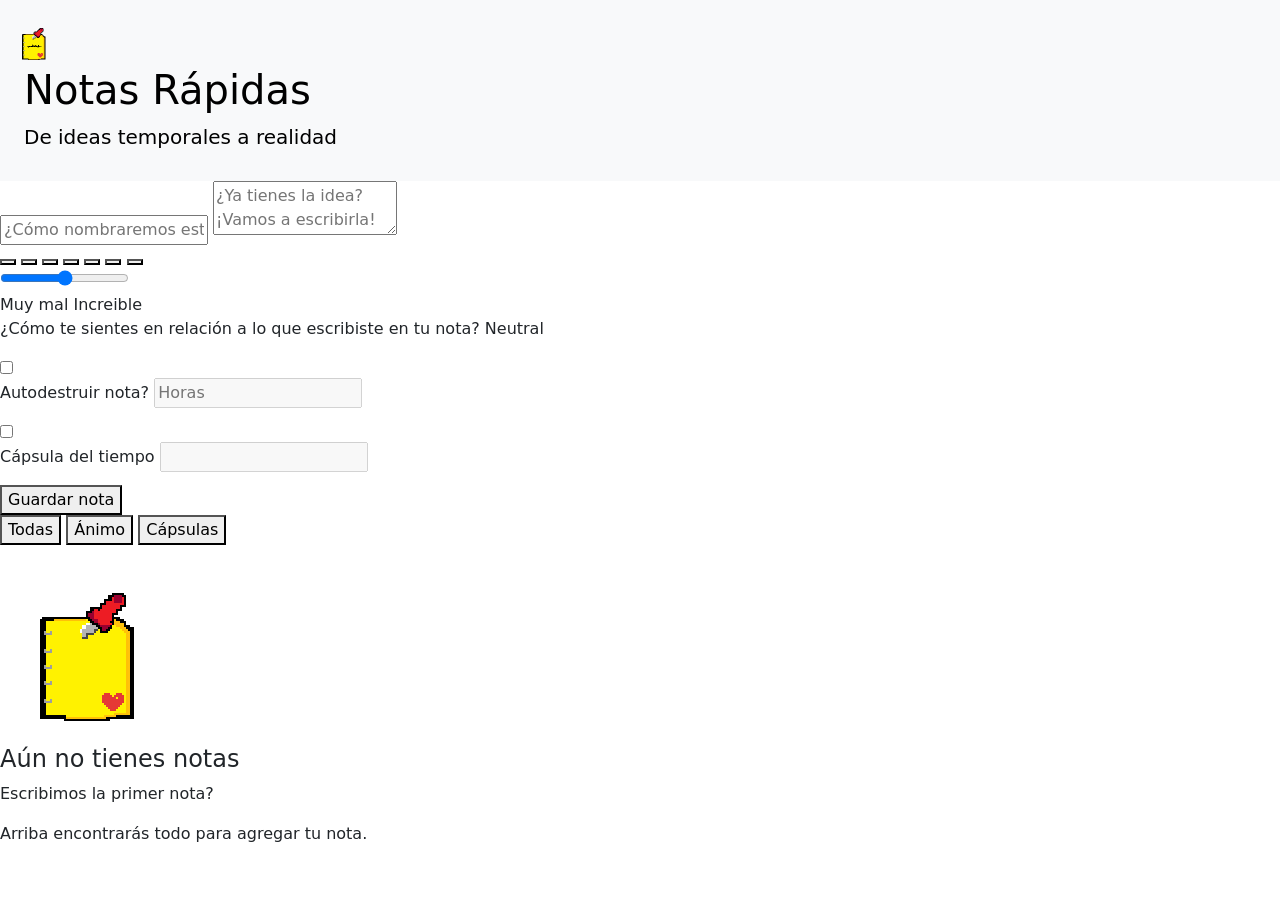
==== index.html @ 8e523535 "style: agregar animación al los btn de colores de ánimo y div de notas" ====
<!doctype html>
<html lang="en">
  <head>
    <meta charset="UTF-8" />
    <meta name="viewport" content="width=device-width, initial-scale=1.0" />
    <link
      href="https://cdn.jsdelivr.net/npm/bootstrap@5.3.8/dist/css/bootstrap.min.css"
      rel="stylesheet"
      integrity="sha384-sRIl4kxILFvY47J16cr9ZwB07vP4J8+LH7qKQnuqkuIAvNWLzeN8tE5YBujZqJLB"
      crossorigin="anonymous"
    />
    <link rel="preconnect" href="https://fonts.googleapis.com" />
    <link rel="preconnect" href="https://fonts.gstatic.com" crossorigin />
    <link
      href="https://fonts.googleapis.com/css2?family=Glass+Antiqua&family=Lora:ital,wght@0,400..700;1,400..700&display=swap"
      rel="stylesheet"
    />
    <link rel="stylesheet" href="./css/style.css" />
    <link
      rel="icon"
      type="image/x-icon"
      href="./assets/pixil-frame-favicon.png"
    />
    <title>Notas Rápidas</title>
  </head>
  <body>
    <header>
      <nav class="navbar bg-body-tertiary">
        <div class="container-fluid">
          <div class="navbar-brand" id="title" href="#">
            <img
              src="./assets/pixil-frame-favicon.png"
              alt="Logo"
              width="50"
              height="50"
              class="d-inline-block align-text-top"
              id="logo"
            />
            <div class="container-fluid container-description">
              <h1>Notas Rápidas</h1>
              <p>De ideas temporales a realidad</p>
            </div>
          </div>
        </div>
      </nav>
    </header>

    <main>
      <section>
        <form action="">
          <input
            type="text"
            name="title"
            id="input-title"
            placeholder="¿Cómo nombraremos esta nota?"
            required
          />
          <textarea
            name="contend"
            placeholder="¿Ya tienes la idea? ¡Vamos a escribirla!"
            id="textarea-description"
            required
          ></textarea>
          <div class="container-colors">
            <button type="button" class="btn-color rise" id="one"></button>
            <button type="button" class="btn-color rise" id="two"></button>
            <button type="button" class="btn-color rise" id="three"></button>
            <button type="button" class="btn-color rise" id="four"></button>
            <button type="button" class="btn-color rise" id="five"></button>
            <button type="button" class="btn-color rise" id="six"></button>
            <button type="button" class="btn-color rise" id="seven"></button>
          </div>

          <div class="mood-slider">
            <input type="range" id="mood" min="0" max="100" value="50" />
            <div class="container-mood-desciption">
              <span>Muy mal</span>
              <span>Increible</span>
            </div>
            <p>
              ¿Cómo te sientes en relación a lo que escribiste en tu nota?
              <span id="mood-value">Neutral</span>
            </p>
          </div>
          <div class="container-destruction-items">
            <label class="container-destruction">
              <input type="checkbox" name="self-destruction" id="destruction" />
              <p>Autodestruir nota?</p>
            </label>

            <input
              type="number"
              name="time"
              id="time-self-destruction"
              placeholder="Horas"
              disabled
            />
          </div>

          <div class="container-hourglass">
            <label class="container-check">
              <input type="checkbox" name="capsule" id="check-capsule" />
              <p>Cápsula del tiempo</p>
            </label>
            <input
              type="datetime"
              name="unlock-date"
              id="unlock-date"
              disabled
            />
          </div>

          <div class="container-save-note">
            <button type="submit" id="btn-save-note">Guardar nota</button>
          </div>
        </form>
      </section>

      <section>
        <div class="container-view-notes">
          <section class="container-filter">
            <button type="button" class="btn-filter btn-filter-all">
              Todas
            </button>
            <button type="button" class="btn-filter btn-filter-mood">
              Ánimo
            </button>
            <button type="button" class="btn-filter btn-filter-capsule">
              Cápsulas
            </button>
          </section>
          <div class="container-notes rise">
            <img src="./assets/notes.png" alt="clean notes icon" />
            <h4>Aún no tienes notas</h4>
            <p id="question">Escribimos la primer nota?</p>
            <p>Arriba encontrarás todo para agregar tu nota.</p>
          </div>
          <!-- <ul>
            <li>
              <div>
                <div>
                  <h3>Idea para proyecto de frontend</h3>
                  <p><span>ánimo</span></p>
                </div>
                <p>Mostrar cambio de estados y avance con una barra</p>
                <div>
                  <img
                    src="./assets/./reloj-off.png"
                    alt="bell"
                    id="reminder-clock-off"
                  />
                  <span class="mood-value-note">Neutral</span>
                </div>
              </div>
              </li>
          <li>
            <div>
              <div>
                <h3>Idea para proyecto de frontend</h3>
                <p><span>ánimo</span></p>
              </div>
              <p>Nota con tiempo de eliminación</p>
              <div>
                <img src="./assets/timer.png" alt="clock" id="hourglass" />
                <span class="mood-value-note">Neutral</span>
              </div>
            </div>
          </li>
          <li>
            <div>
              <div>
                <h3>Nota privada con fecha</h3>
                <p><span>ánimo</span></p>
              </div>
              <p>
                Esta es una nota privada que solo puede ser leida con una fecha
                específica
              </p>
              <div>
                <img src="./assets/ring.png" alt="ring" id="reminder-bell" />
                <span class="mood-value-note">Increible</span>
              </div>
            </div>
          </li>
            </li>
          </ul> -->
        </div>
      </section>
    </main>
    <aside>
      <div class="container-emotions"></div>
    </aside>
    <script src="./js/app.js"></script>
  </body>
</html>
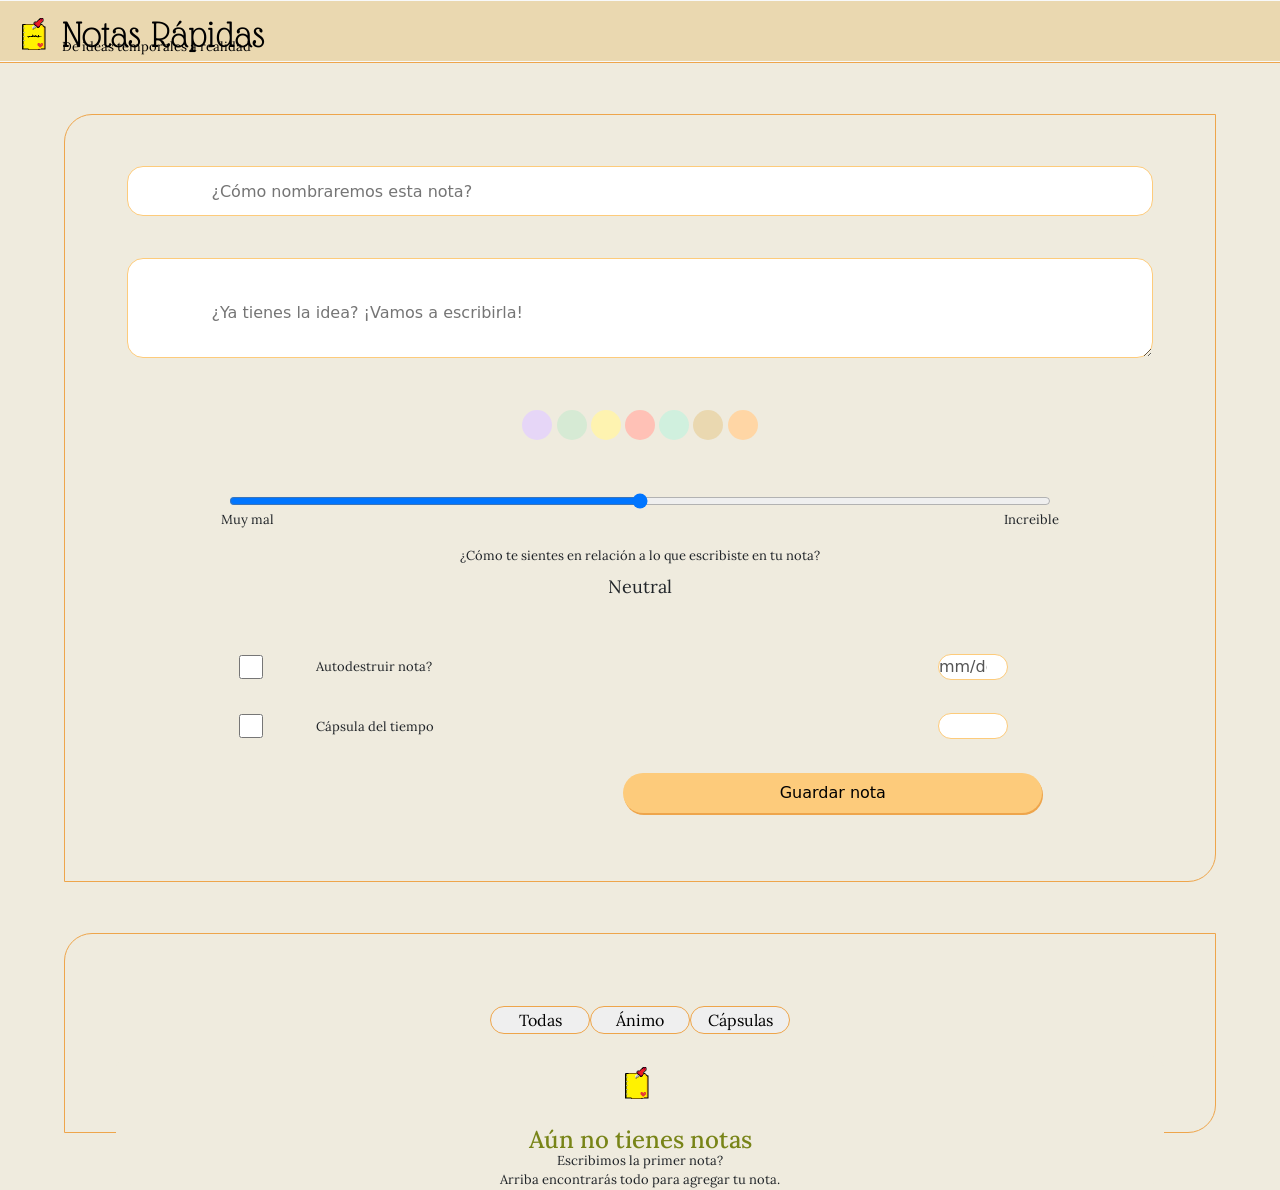
==== commit 1eef161e: "feat: agregar estado de fecha destruction y corrección de stiles.css stiles.css se duplicó parte del" ====
--- a/index.html
+++ b/index.html
@@ -89,10 +89,10 @@
             </label>
 
             <input
-              type="number"
+              type="datetime-local"
               name="time"
               id="time-self-destruction"
-              placeholder="Horas"
+              placeholder="Tiempo"
               disabled
             />
           </div>
--- a/css/style.css
+++ b/css/style.css
@@ -0,0 +1,504 @@
+* {
+  --exocarp: #788417;
+  --unripe: #aab026;
+  --mystic-melon: #f6f1bc;
+  --gataloupe: #fdcb7b;
+  --kumqat: #eea54b;
+  --oragen-zest: #d9641f;
+  --cream: #efebde;
+  --lemon-cream: #fff7;
+
+  --btn-peach: #ffd6a5;
+  --btn-lilac: #e6d6f7;
+  --btn-sage: #d6ead4;
+  --btn-lemon: #fef3b0;
+  --btn-coral: #ffc1b6;
+  --btn-aqua: #d0f0de;
+  --btn-sand: #ead8b0;
+}
+body {
+  margin: 0;
+  height: 100svh;
+  width: 100svw;
+  background-color: var(--cream);
+}
+
+.container-fluid {
+  background-color: var(--btn-sand);
+}
+/* comienza el navbar */
+.navbar {
+  padding: 1px 0;
+  border-bottom: 1px solid var(--kumqat);
+}
+
+#title {
+  display: flex;
+  align-items: center;
+  font-family: "Glass Antiqua", cursive;
+  p {
+    height: 15px;
+    font-family: "Lora", serif;
+    font-size: small;
+    margin-bottom: 0;
+  }
+}
+
+p {
+  font-family: "Lora", serif;
+  font-size: small;
+}
+
+.container-description {
+  width: 100%;
+  display: flex;
+  flex-direction: column;
+  padding: 0;
+  h1 {
+    margin-bottom: 0;
+    height: 26px;
+    display: flex;
+  }
+}
+
+/* fin de el navbar */
+section {
+  display: flex;
+  justify-content: center;
+  align-items: center;
+  height: 100%;
+}
+/* comienza el section de form  */
+
+form {
+  display: flex;
+  flex-direction: column;
+  align-items: center;
+  width: 90%;
+  border: 1px solid var(--kumqat);
+  border-radius: 28px 0px;
+  padding: 4%;
+  margin: 4% 0; /*este es para borrar ahorita */
+}
+input,
+textarea {
+  width: 98%;
+  border-radius: 16px;
+  border: 1px solid var(--gataloupe);
+  padding: 0 8%;
+}
+
+#input-title {
+  height: 50px;
+}
+#textarea-description {
+  height: 100px; /*-------------------------------revisar el tamaño al final del maquetado---------*/
+  margin: 4% 0;
+  padding-top: 4%;
+}
+
+.rise{
+  animation: rise 500ms ease both;
+}
+
+.container-colors {
+  height: 50px;
+  display: flex;
+  justify-content: center;
+  align-items: center;
+  gap: 2%;
+  margin-bottom: 4%;
+  .btn-color {
+    height: 30px;
+    aspect-ratio: 1/1;
+    border-radius: 100%;
+    border: none;
+    animation: rise 500ms ease both;
+  }
+  #one {
+    background-color: var(--btn-lilac);
+    animation-delay: 60ms;
+  }
+  #two {
+    background-color: var(--btn-sage);
+      animation-delay: 120ms;
+  }
+  #three {
+    background-color: var(--btn-lemon);
+      animation-delay: 180ms;
+  }
+  #four {
+    background-color: var(--btn-coral);
+      animation-delay: 240ms;
+  }
+  #five {
+    background-color: var(--btn-aqua);
+      animation-delay: 300ms;
+  }
+  #six {
+    background-color: var(--btn-sand);
+      animation-delay: 360ms;
+  }
+  #seven {
+    background-color: var(--btn-peach);
+      animation-delay: 420ms;
+  }
+}
+.mood-slider {
+  display: flex;
+  flex-direction: column;
+  align-items: center;
+  width: 80%;
+  margin-bottom: 2%;
+  input {
+    padding: 0;
+  }
+  .container-mood-desciption {
+    width: 100%;
+    display: flex;
+    justify-content: space-between;
+  }
+  p {
+    display: flex;
+    flex-direction: column;
+    margin: 2% 0;
+    padding: 0 2%;
+  }
+  span {
+    font-size: small;
+    font-family: "Lora", serif;
+  }
+  #mood-value {
+    text-align: center;
+    font-size: large;
+    font-family: "Lora", serif;
+
+    margin-top: 2%;
+  }
+}
+
+.container-destruction-items {
+  width: 80%;
+  display: flex;
+  padding: 0 0.5%;
+  gap: 4%;
+}
+.container-destruction {
+  display: flex;
+  flex-direction: row;
+  align-items: center;
+  width: 80%;
+  gap: 4%;
+  font-size: small;
+  font-family: "Lora", serif;
+
+  input[type="checkbox"] {
+    width: 24px;
+    height: 24px;
+    cursor: pointer;
+    margin: 0 2%;
+    padding: 0;
+  }
+  p {
+    margin: 0;
+    width: 80%;
+    padding: 0 2%;
+  }
+}
+#time-self-destruction {
+  width: 70px;
+  padding: 0%;
+  text-align: center;
+  background: white;
+  margin: 2%;
+}
+.container-hourglass {
+  width: 80%;
+  display: flex;
+  padding: 0 0.5%;
+  gap: 4%;
+
+
+
+
+
+.mood-slider {
+  display: flex;
+  flex-direction: column;
+  align-items: center;
+  width: 80%;
+  margin-bottom: 2%;
+  input {
+    padding: 0;
+  }
+  .container-mood-desciption {
+    width: 100%;
+    display: flex;
+    justify-content: space-between;
+  }
+  p {
+    display: flex;
+    flex-direction: column;
+    margin: 2% 0;
+    padding: 0 2%;
+  }
+  span {
+    font-size: small;
+    font-family: "Lora", serif;
+  }
+  #mood-value {
+    text-align: center;
+    font-size: large;
+    font-family: "Lora", serif;
+
+    margin-top: 2%;
+  }
+}
+
+.container-destruction-items {
+  width: 80%;
+  display: flex;
+  padding: 0 0.5%;
+  gap: 4%;
+}
+.container-destruction {
+  display: flex;
+  flex-direction: row;
+  align-items: center;
+  width: 80%;
+  gap: 4%;
+  font-size: small;
+  font-family: "Lora", serif;
+
+  input[type="checkbox"] {
+    width: 24px;
+    height: 24px;
+    cursor: pointer;
+    margin: 0 2%;
+    padding: 0;
+  }
+  p {
+    margin: 0;
+    width: 80%;
+    padding: 0 2%;
+  }
+}
+#time-self-destruction {
+  width: 70px;
+  padding: 0%;
+  text-align: center;
+  background: white;
+  margin: 2%;
+}
+.container-hourglass {
+  width: 80%;
+  display: flex;
+  padding: 0 0.5%;
+  gap: 4%;
+
+  .container-check {
+    display: flex;
+    flex-direction: row;
+    align-items: center;
+    width: 80%;
+    gap: 4%;
+    font-size: small;
+    font-family: "Lora", serif;
+  }
+  input[type="checkbox"] {
+    width: 24px;
+    height: 24px;
+    cursor: pointer;
+    margin: 0 2%;
+    padding: 0;
+  }
+  p {
+    margin: 0;
+    padding: 0 2%;
+  }
+  #unlock-date {
+    width: 70px;
+    padding: 0 4%;
+    text-align: center;
+    background: white;
+    margin: 2%;
+  }
+}
+
+
+#btn-save-note {
+  height: 40px;
+  width: 50%;
+  border-radius: 24px;
+  box-shadow: 1px 2px 0 0 var(--kumqat);
+  border: none;
+  background-color: var(--gataloupe);
+}
+
+/* fin del section de agregar notas */
+
+.container-view-notes {
+  display: flex;
+  flex-direction: column;
+  width: 90%;
+  height: 200px;
+  font-family: "Lora", serif;
+  border-radius: 28px 0;
+  border: 1px solid var(--kumqat);
+  padding: 4%;
+
+  .container-filter {
+    margin: 2% 0;
+    height: 50px;
+
+    .btn-filter {
+      border-radius: 24px;
+      width: 100px;
+      border: 1px solid var(--kumqat);
+    }
+  }
+
+  .container-notes {
+    display: flex;
+    flex-direction: column;
+    justify-content: center;
+    align-items: center;
+    height: 130px;
+    background-color: var(--cream);
+    border-radius: 16px;
+    animation-delay: 180ms;
+
+    img {
+      height: 50px;
+      width: 50px;
+      margin: 2% 0;
+    }
+    h4 {
+      color: var(--exocarp);
+      height: 25px;
+      margin-bottom: 0;
+    }
+    #question {
+      margin-bottom: 0;
+    }
+  }
+}
+
+
+@keyframes rise {
+  from {
+    opacity: 0;
+    transform: translateY(20px);
+  }
+
+  to {
+    opacity: 1;
+    transform: translateY(0);
+  }
+}
+
+  .container-check {
+    display: flex;
+    flex-direction: row;
+    align-items: center;
+    width: 80%;
+    gap: 4%;
+    font-size: small;
+    font-family: "Lora", serif;
+  }
+  input[type="checkbox"] {
+    width: 24px;
+    height: 24px;
+    cursor: pointer;
+    margin: 0 2%;
+    padding: 0;
+  }
+  p {
+    margin: 0;
+    padding: 0 2%;
+  }
+  #unlock-date {
+    width: 70px;
+    padding: 0 4%;
+    text-align: center;
+    background: white;
+    margin: 2%;
+  }
+}
+
+.container-save-note {
+  width: 80%;
+  display: flex;
+  justify-content: end;
+}
+#btn-save-note {
+  height: 40px;
+  width: 50%;
+  border-radius: 24px;
+  box-shadow: 1px 2px 0 0 var(--kumqat);
+  border: none;
+  background-color: var(--gataloupe);
+  margin: 2%;
+}
+
+/* fin del section de agregar notas */
+
+.container-view-notes {
+  display: flex;
+  flex-direction: column;
+  width: 90%;
+  height: 200px;
+  font-family: "Lora", serif;
+  border-radius: 28px 0;
+  border: 1px solid var(--kumqat);
+  padding: 4%;
+
+  .container-filter {
+    margin: 2% 0;
+    height: 50px;
+
+    .btn-filter {
+      border-radius: 24px;
+      width: 100px;
+      border: 1px solid var(--kumqat);
+    }
+  }
+
+  .container-notes {
+    display: flex;
+    flex-direction: column;
+    justify-content: center;
+    align-items: center;
+    height: 130px;
+    background-color: var(--cream);
+    border-radius: 16px;
+    animation-delay: 180ms;
+
+    img {
+      height: 50px;
+      width: 50px;
+      margin: 2% 0;
+    }
+    h4 {
+      color: var(--exocarp);
+      height: 25px;
+      margin-bottom: 0;
+    }
+    #question {
+      margin-bottom: 0;
+    }
+  }
+}
+
+
+@keyframes rise {
+  from {
+    opacity: 0;
+    transform: translateY(20px);
+  }
+
+  to {
+    opacity: 1;
+    transform: translateY(0);
+  }
+}
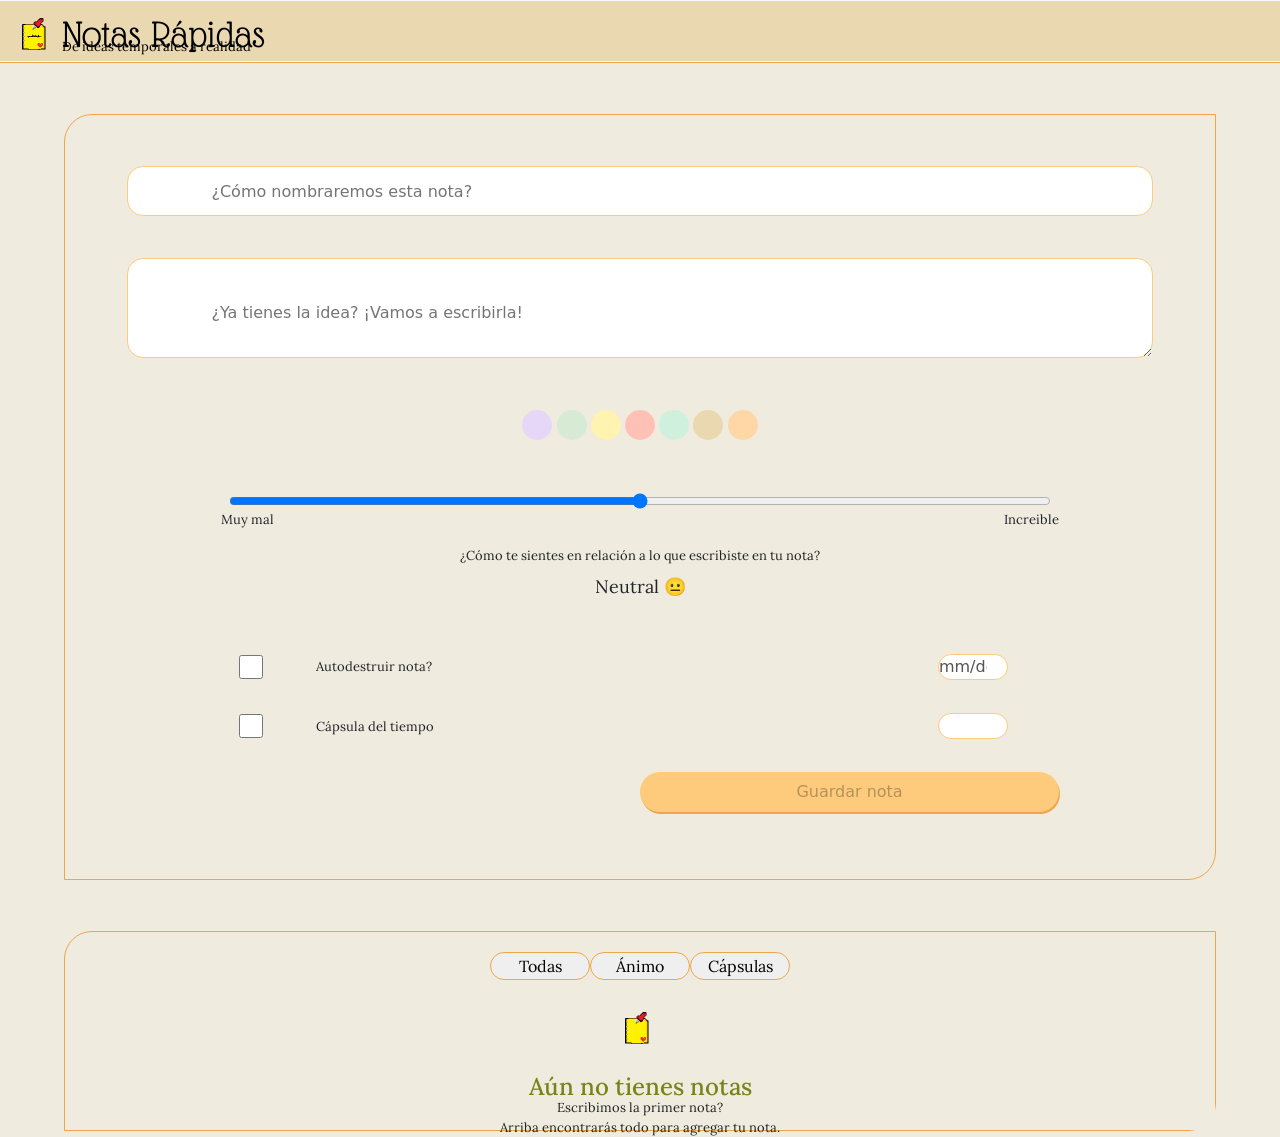
==== commit 43eed7c5: "feat: guardar datos en las cards y mostrar se implementó el crypto.randomUUID y el date()" ====
--- a/index.html
+++ b/index.html
@@ -79,7 +79,7 @@
             </div>
             <p>
               ¿Cómo te sientes en relación a lo que escribiste en tu nota?
-              <span id="mood-value">Neutral</span>
+              <span id="mood-value">Neutral 😐</span>
             </p>
           </div>
           <div class="container-destruction-items">
@@ -103,7 +103,7 @@
               <p>Cápsula del tiempo</p>
             </label>
             <input
-              type="datetime"
+              type="datetime-local"
               name="unlock-date"
               id="unlock-date"
               disabled
@@ -111,7 +111,9 @@
           </div>
 
           <div class="container-save-note">
-            <button type="submit" id="btn-save-note">Guardar nota</button>
+            <button type="submit" id="btn-save-note" disabled>
+              Guardar nota
+            </button>
           </div>
         </form>
       </section>
@@ -130,10 +132,6 @@
             </button>
           </section>
           <div class="container-notes rise">
-            <img src="./assets/notes.png" alt="clean notes icon" />
-            <h4>Aún no tienes notas</h4>
-            <p id="question">Escribimos la primer nota?</p>
-            <p>Arriba encontrarás todo para agregar tu nota.</p>
           </div>
           <!-- <ul>
             <li>
@@ -144,16 +142,11 @@
                 </div>
                 <p>Mostrar cambio de estados y avance con una barra</p>
                 <div>
-                  <img
-                    src="./assets/./reloj-off.png"
-                    alt="bell"
-                    id="reminder-clock-off"
-                  />
                   <span class="mood-value-note">Neutral</span>
                 </div>
               </div>
-              </li>
-          <li>
+            </li>
+            <li>
             <div>
               <div>
                 <h3>Idea para proyecto de frontend</h3>
@@ -166,7 +159,7 @@
               </div>
             </div>
           </li>
-          <li>
+            <li>
             <div>
               <div>
                 <h3>Nota privada con fecha</h3>
@@ -182,7 +175,6 @@
               </div>
             </div>
           </li>
-            </li>
           </ul> -->
         </div>
       </section>
@@ -193,4 +185,3 @@
     <script src="./js/app.js"></script>
   </body>
 </html>
-
--- a/css/style.css
+++ b/css/style.css
@@ -97,7 +97,7 @@
   padding-top: 4%;
 }
 
-.rise{
+.rise {
   animation: rise 500ms ease both;
 }
 
@@ -121,27 +121,27 @@
   }
   #two {
     background-color: var(--btn-sage);
-      animation-delay: 120ms;
+    animation-delay: 120ms;
   }
   #three {
     background-color: var(--btn-lemon);
-      animation-delay: 180ms;
+    animation-delay: 180ms;
   }
   #four {
     background-color: var(--btn-coral);
-      animation-delay: 240ms;
+    animation-delay: 240ms;
   }
   #five {
     background-color: var(--btn-aqua);
-      animation-delay: 300ms;
+    animation-delay: 300ms;
   }
   #six {
     background-color: var(--btn-sand);
-      animation-delay: 360ms;
+    animation-delay: 360ms;
   }
   #seven {
     background-color: var(--btn-peach);
-      animation-delay: 420ms;
+    animation-delay: 420ms;
   }
 }
 .mood-slider {
@@ -218,58 +218,15 @@
   padding: 0 0.5%;
   gap: 4%;
 
-
-
-
-
-.mood-slider {
-  display: flex;
-  flex-direction: column;
-  align-items: center;
-  width: 80%;
-  margin-bottom: 2%;
-  input {
-    padding: 0;
-  }
-  .container-mood-desciption {
-    width: 100%;
-    display: flex;
-    justify-content: space-between;
-  }
-  p {
-    display: flex;
-    flex-direction: column;
-    margin: 2% 0;
-    padding: 0 2%;
-  }
-  span {
+  .container-check {
+    display: flex;
+    flex-direction: row;
+    align-items: center;
+    width: 80%;
+    gap: 4%;
     font-size: small;
     font-family: "Lora", serif;
   }
-  #mood-value {
-    text-align: center;
-    font-size: large;
-    font-family: "Lora", serif;
-
-    margin-top: 2%;
-  }
-}
-
-.container-destruction-items {
-  width: 80%;
-  display: flex;
-  padding: 0 0.5%;
-  gap: 4%;
-}
-.container-destruction {
-  display: flex;
-  flex-direction: row;
-  align-items: center;
-  width: 80%;
-  gap: 4%;
-  font-size: small;
-  font-family: "Lora", serif;
-
   input[type="checkbox"] {
     width: 24px;
     height: 24px;
@@ -279,41 +236,6 @@
   }
   p {
     margin: 0;
-    width: 80%;
-    padding: 0 2%;
-  }
-}
-#time-self-destruction {
-  width: 70px;
-  padding: 0%;
-  text-align: center;
-  background: white;
-  margin: 2%;
-}
-.container-hourglass {
-  width: 80%;
-  display: flex;
-  padding: 0 0.5%;
-  gap: 4%;
-
-  .container-check {
-    display: flex;
-    flex-direction: row;
-    align-items: center;
-    width: 80%;
-    gap: 4%;
-    font-size: small;
-    font-family: "Lora", serif;
-  }
-  input[type="checkbox"] {
-    width: 24px;
-    height: 24px;
-    cursor: pointer;
-    margin: 0 2%;
-    padding: 0;
-  }
-  p {
-    margin: 0;
     padding: 0 2%;
   }
   #unlock-date {
@@ -325,7 +247,11 @@
   }
 }
 
-
+.container-save-note {
+  width: 80%;
+  display: flex;
+  justify-content: end;
+}
 #btn-save-note {
   height: 40px;
   width: 50%;
@@ -333,6 +259,7 @@
   box-shadow: 1px 2px 0 0 var(--kumqat);
   border: none;
   background-color: var(--gataloupe);
+  margin: 16px 0;
 }
 
 /* fin del section de agregar notas */
@@ -345,10 +272,9 @@
   font-family: "Lora", serif;
   border-radius: 28px 0;
   border: 1px solid var(--kumqat);
-  padding: 4%;
 
   .container-filter {
-    margin: 2% 0;
+    margin: 1% 0;
     height: 50px;
 
     .btn-filter {
@@ -384,7 +310,6 @@
   }
 }
 
-
 @keyframes rise {
   from {
     opacity: 0;
@@ -395,110 +320,4 @@
     opacity: 1;
     transform: translateY(0);
   }
-}
-
-  .container-check {
-    display: flex;
-    flex-direction: row;
-    align-items: center;
-    width: 80%;
-    gap: 4%;
-    font-size: small;
-    font-family: "Lora", serif;
-  }
-  input[type="checkbox"] {
-    width: 24px;
-    height: 24px;
-    cursor: pointer;
-    margin: 0 2%;
-    padding: 0;
-  }
-  p {
-    margin: 0;
-    padding: 0 2%;
-  }
-  #unlock-date {
-    width: 70px;
-    padding: 0 4%;
-    text-align: center;
-    background: white;
-    margin: 2%;
-  }
-}
-
-.container-save-note {
-  width: 80%;
-  display: flex;
-  justify-content: end;
-}
-#btn-save-note {
-  height: 40px;
-  width: 50%;
-  border-radius: 24px;
-  box-shadow: 1px 2px 0 0 var(--kumqat);
-  border: none;
-  background-color: var(--gataloupe);
-  margin: 2%;
-}
-
-/* fin del section de agregar notas */
-
-.container-view-notes {
-  display: flex;
-  flex-direction: column;
-  width: 90%;
-  height: 200px;
-  font-family: "Lora", serif;
-  border-radius: 28px 0;
-  border: 1px solid var(--kumqat);
-  padding: 4%;
-
-  .container-filter {
-    margin: 2% 0;
-    height: 50px;
-
-    .btn-filter {
-      border-radius: 24px;
-      width: 100px;
-      border: 1px solid var(--kumqat);
-    }
-  }
-
-  .container-notes {
-    display: flex;
-    flex-direction: column;
-    justify-content: center;
-    align-items: center;
-    height: 130px;
-    background-color: var(--cream);
-    border-radius: 16px;
-    animation-delay: 180ms;
-
-    img {
-      height: 50px;
-      width: 50px;
-      margin: 2% 0;
-    }
-    h4 {
-      color: var(--exocarp);
-      height: 25px;
-      margin-bottom: 0;
-    }
-    #question {
-      margin-bottom: 0;
-    }
-  }
-}
-
-
-@keyframes rise {
-  from {
-    opacity: 0;
-    transform: translateY(20px);
-  }
-
-  to {
-    opacity: 1;
-    transform: translateY(0);
-  }
-}
+}
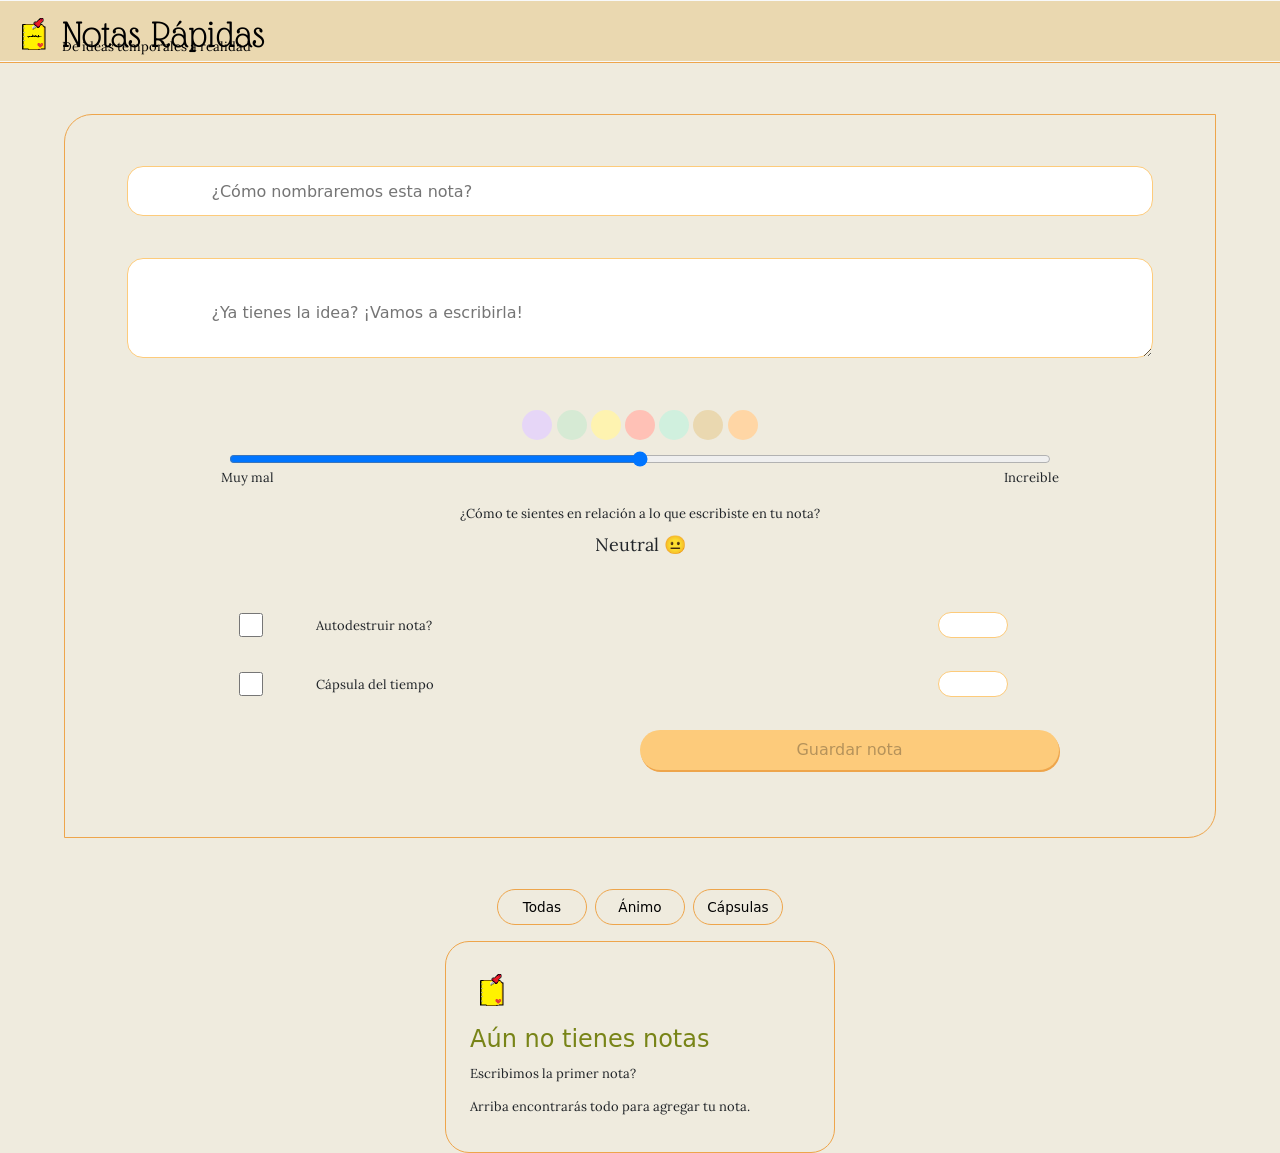
==== commit 98e0c862: "feat: implementar creacion, renderizado dinámico y guardado en localStorage se maquetaron las cards " ====
--- a/index.html
+++ b/index.html
@@ -47,7 +47,7 @@
 
     <main>
       <section>
-        <form action="">
+        <form id="form">
           <input
             type="text"
             name="title"
@@ -118,21 +118,16 @@
         </form>
       </section>
 
+      <section class="container-filter">
+        <button type="button" class="btn-filter btn-filter-all">Todas</button>
+        <button type="button" class="btn-filter btn-filter-mood">Ánimo</button>
+        <button type="button" class="btn-filter btn-filter-capsule">
+          Cápsulas
+        </button>
+      </section>
       <section>
         <div class="container-view-notes">
-          <section class="container-filter">
-            <button type="button" class="btn-filter btn-filter-all">
-              Todas
-            </button>
-            <button type="button" class="btn-filter btn-filter-mood">
-              Ánimo
-            </button>
-            <button type="button" class="btn-filter btn-filter-capsule">
-              Cápsulas
-            </button>
-          </section>
-          <div class="container-notes rise">
-          </div>
+          <div class="container-notes rise"></div>
           <!-- <ul>
             <li>
               <div>
--- a/css/style.css
+++ b/css/style.css
@@ -1,3 +1,5 @@
+@import url("./cards.css");
+
 * {
   --exocarp: #788417;
   --unripe: #aab026;
@@ -107,7 +109,6 @@
   justify-content: center;
   align-items: center;
   gap: 2%;
-  margin-bottom: 4%;
   .btn-color {
     height: 30px;
     aspect-ratio: 1/1;
@@ -207,8 +208,8 @@
 }
 #time-self-destruction {
   width: 70px;
-  padding: 0%;
   text-align: center;
+  padding: 0 4%;
   background: white;
   margin: 2%;
 }
@@ -268,46 +269,53 @@
   display: flex;
   flex-direction: column;
   width: 90%;
-  height: 200px;
-  font-family: "Lora", serif;
-  border-radius: 28px 0;
+  max-width: 390px;
+  margin: 0 auto;
+  border-radius: 24px;
   border: 1px solid var(--kumqat);
-
-  .container-filter {
-    margin: 1% 0;
-    height: 50px;
-
-    .btn-filter {
-      border-radius: 24px;
-      width: 100px;
-      border: 1px solid var(--kumqat);
-    }
-  }
-
-  .container-notes {
-    display: flex;
-    flex-direction: column;
-    justify-content: center;
-    align-items: center;
-    height: 130px;
-    background-color: var(--cream);
-    border-radius: 16px;
-    animation-delay: 180ms;
-
-    img {
-      height: 50px;
-      width: 50px;
-      margin: 2% 0;
-    }
-    h4 {
-      color: var(--exocarp);
-      height: 25px;
-      margin-bottom: 0;
-    }
-    #question {
-      margin-bottom: 0;
-    }
-  }
+  padding: 1rem;
+  background-color: var(--cream);
+  box-sizing: border-box;
+}
+.container-filter {
+  display: flex;
+  gap: 0.5rem;
+  margin-bottom: 1rem;
+  width: 100%;
+
+  .btn-filter {
+    padding: 0.4rem 0;
+    width: 90px;
+    font-size: 0.85rem;
+    border-radius: 18px;
+    border: 1px solid var(--kumqat);
+    background-color: transparent;
+    touch-action: manipulation;
+  }
+}
+
+.container-notes {
+  display: flex;
+  flex-direction: column;
+  gap: 0.85rem;
+  width: 100%;
+  max-height: 380px;
+  overflow-y: auto;
+  padding: 0.25rem 0.5rem;
+  box-sizing: border-box;
+}
+
+img {
+  height: 50px;
+  width: 50px;
+}
+h4 {
+  color: var(--exocarp);
+  height: 25px;
+  margin-bottom: 0;
+}
+#question {
+  margin-bottom: 0;
 }
 
 @keyframes rise {
@@ -320,4 +328,4 @@
     opacity: 1;
     transform: translateY(0);
   }
-}+}
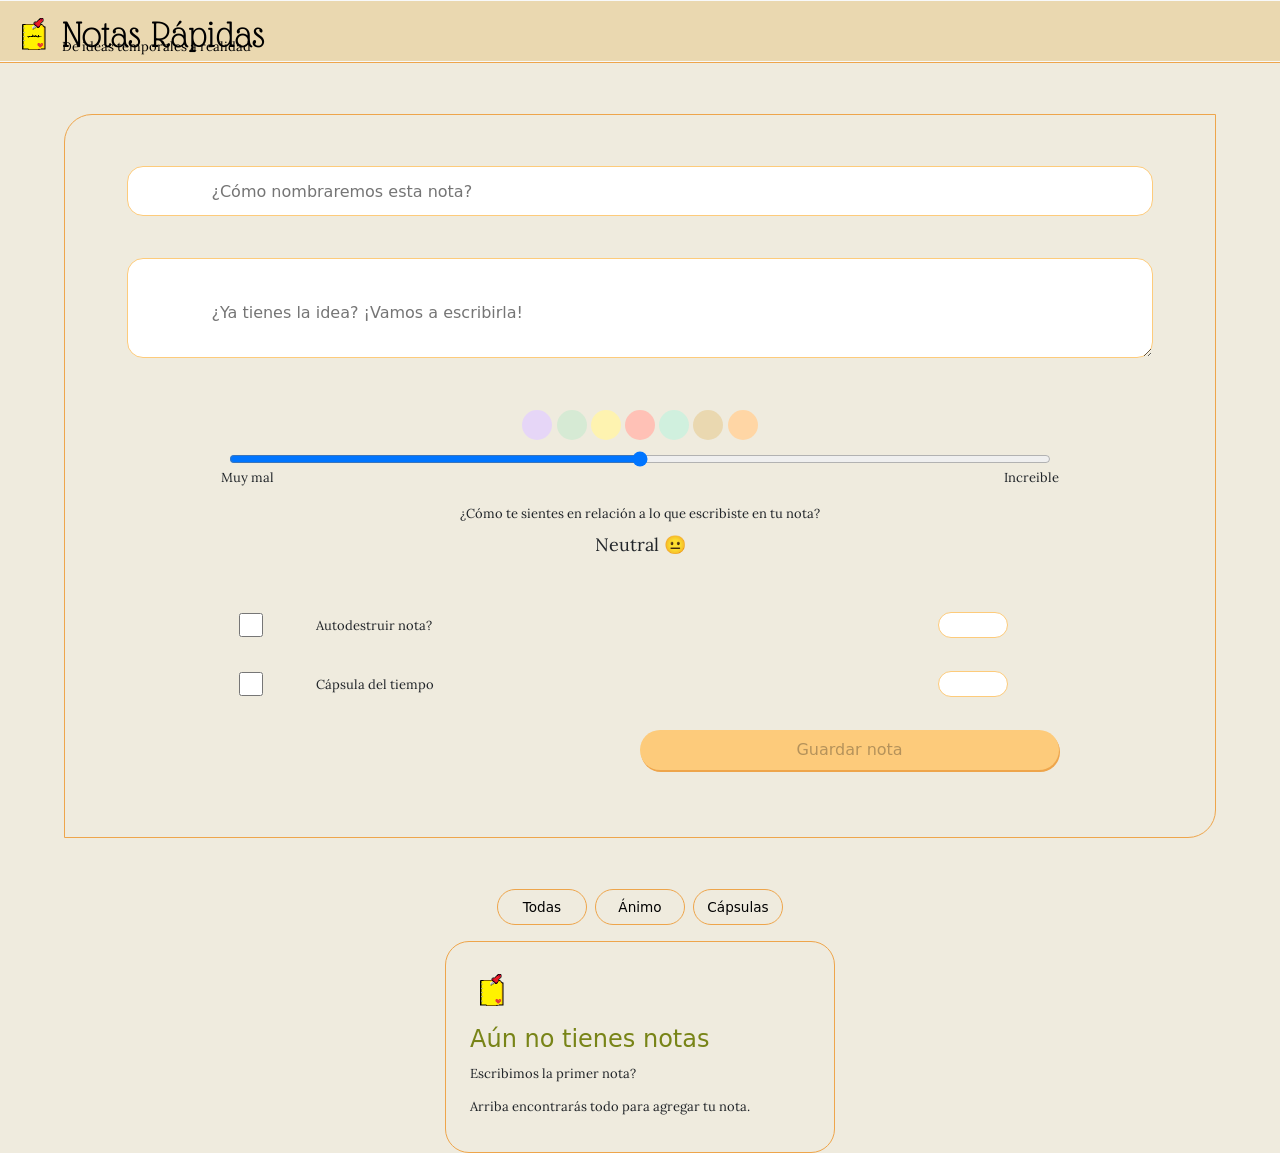
==== commit 8672cf72: "feat: agregar filtros funcionales y eliminación manual de notas" ====
--- a/index.html
+++ b/index.html
@@ -121,9 +121,7 @@
       <section class="container-filter">
         <button type="button" class="btn-filter btn-filter-all">Todas</button>
         <button type="button" class="btn-filter btn-filter-mood">Ánimo</button>
-        <button type="button" class="btn-filter btn-filter-capsule">
-          Cápsulas
-        </button>
+        <button type="button" class="btn-filter btn-filter-capsule">Cápsulas</button>
       </section>
       <section>
         <div class="container-view-notes">
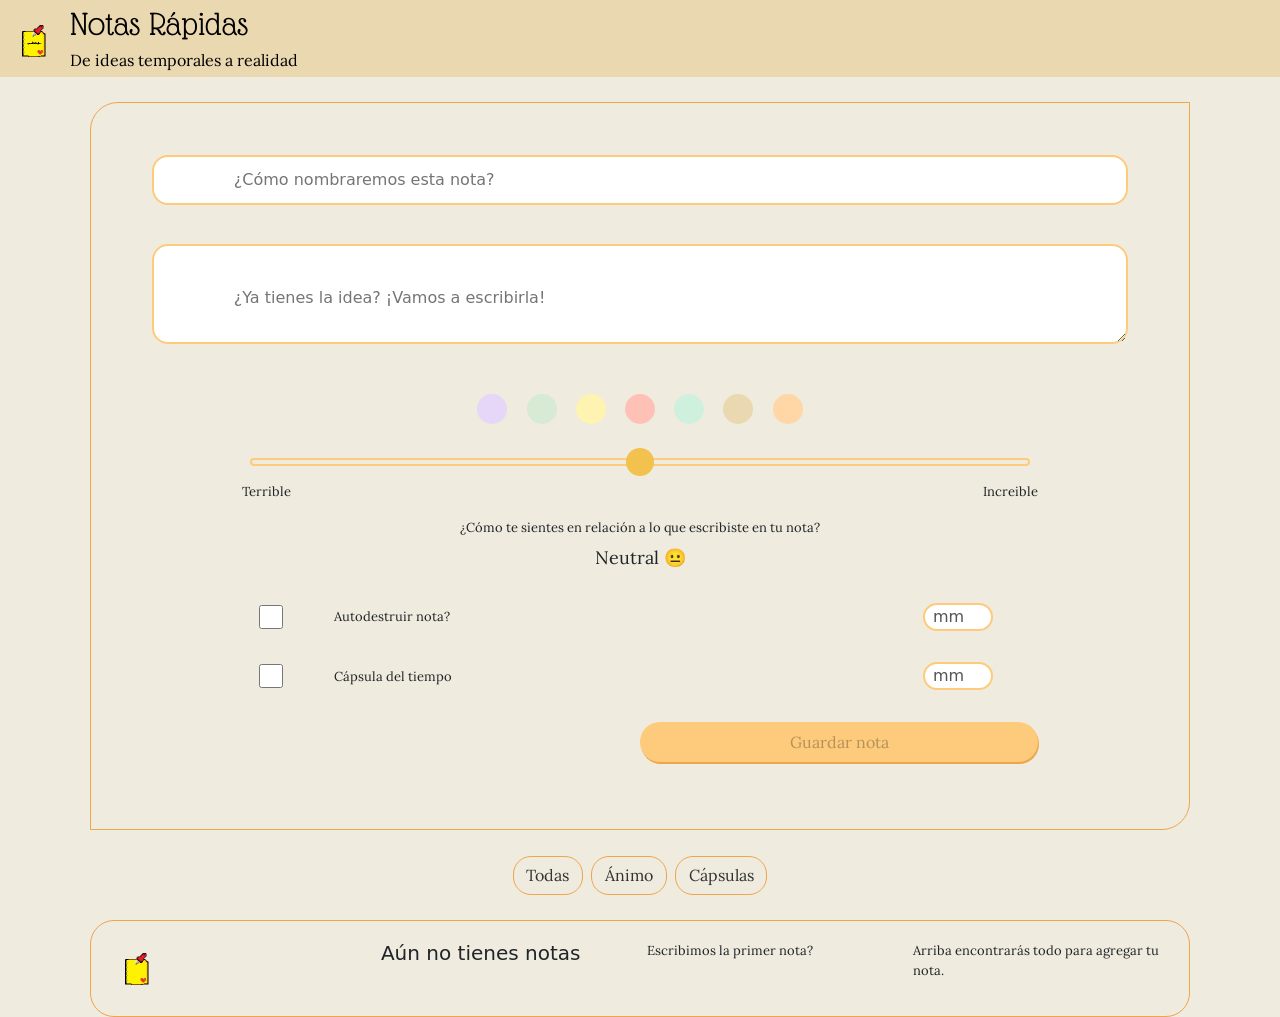
==== commit 1bed3161: "style: cambio de estilos y mejora visual" ====
--- a/index.html
+++ b/index.html
@@ -53,11 +53,15 @@
             name="title"
             id="input-title"
             placeholder="¿Cómo nombraremos esta nota?"
+            minlength="4"
+            maxlength="30"
             required
           />
           <textarea
             name="contend"
             placeholder="¿Ya tienes la idea? ¡Vamos a escribirla!"
+            maxlength="300"
+            minlength="4"
             id="textarea-description"
             required
           ></textarea>
@@ -74,7 +78,7 @@
           <div class="mood-slider">
             <input type="range" id="mood" min="0" max="100" value="50" />
             <div class="container-mood-desciption">
-              <span>Muy mal</span>
+              <span>Terrible</span>
               <span>Increible</span>
             </div>
             <p>
@@ -121,54 +125,13 @@
       <section class="container-filter">
         <button type="button" class="btn-filter btn-filter-all">Todas</button>
         <button type="button" class="btn-filter btn-filter-mood">Ánimo</button>
-        <button type="button" class="btn-filter btn-filter-capsule">Cápsulas</button>
+        <button type="button" class="btn-filter btn-filter-capsule">
+          Cápsulas
+        </button>
       </section>
       <section>
         <div class="container-view-notes">
           <div class="container-notes rise"></div>
-          <!-- <ul>
-            <li>
-              <div>
-                <div>
-                  <h3>Idea para proyecto de frontend</h3>
-                  <p><span>ánimo</span></p>
-                </div>
-                <p>Mostrar cambio de estados y avance con una barra</p>
-                <div>
-                  <span class="mood-value-note">Neutral</span>
-                </div>
-              </div>
-            </li>
-            <li>
-            <div>
-              <div>
-                <h3>Idea para proyecto de frontend</h3>
-                <p><span>ánimo</span></p>
-              </div>
-              <p>Nota con tiempo de eliminación</p>
-              <div>
-                <img src="./assets/timer.png" alt="clock" id="hourglass" />
-                <span class="mood-value-note">Neutral</span>
-              </div>
-            </div>
-          </li>
-            <li>
-            <div>
-              <div>
-                <h3>Nota privada con fecha</h3>
-                <p><span>ánimo</span></p>
-              </div>
-              <p>
-                Esta es una nota privada que solo puede ser leida con una fecha
-                específica
-              </p>
-              <div>
-                <img src="./assets/ring.png" alt="ring" id="reminder-bell" />
-                <span class="mood-value-note">Increible</span>
-              </div>
-            </div>
-          </li>
-          </ul> -->
         </div>
       </section>
     </main>
--- a/css/style.css
+++ b/css/style.css
@@ -1,15 +1,11 @@
 @import url("./cards.css");
 
 * {
-  --exocarp: #788417;
-  --unripe: #aab026;
-  --mystic-melon: #f6f1bc;
   --gataloupe: #fdcb7b;
   --kumqat: #eea54b;
-  --oragen-zest: #d9641f;
   --cream: #efebde;
-  --lemon-cream: #fff7;
-
+  --orange-star: #eca062;
+  /* colores btn estado */
   --btn-peach: #ffd6a5;
   --btn-lilac: #e6d6f7;
   --btn-sage: #d6ead4;
@@ -17,12 +13,27 @@
   --btn-coral: #ffc1b6;
   --btn-aqua: #d0f0de;
   --btn-sand: #ead8b0;
+
+  /* colores para ánimo */
+
+  --terrible: #c77dbe; /* Rosa lavanda */
+  --mal: #7ea6d8; /* Azul cielo suave */
+  --ligeramente-mal: #6fc4c0; /* Turquesa menta */
+  --neutral: #f2c14e; /* Amarillo mostaza suave */
+  --ligeramente-bien: #a3c965; /* Verde lima pastel */
+  --bien: #4ecda6; /* Verde menta agua */
+  --increible: #6fb8e8; /* Azul cielo brillante */
 }
 body {
   margin: 0;
   height: 100svh;
   width: 100svw;
+  /* background-image: url("../assets/background.png"); */
   background-color: var(--cream);
+  background-size: cover;
+  background-position: center;
+  background-repeat: no-repeat;
+  background-attachment: fixed;
 }
 
 .container-fluid {
@@ -30,18 +41,17 @@
 }
 /* comienza el navbar */
 .navbar {
-  padding: 1px 0;
-  border-bottom: 1px solid var(--kumqat);
+  padding: 0;
 }
 
 #title {
   display: flex;
   align-items: center;
+  gap: 0.5rem;
   font-family: "Glass Antiqua", cursive;
   p {
-    height: 15px;
     font-family: "Lora", serif;
-    font-size: small;
+    font-size: clamp(0.85rem, 1vw + 0.5rem, 1rem);
     margin-bottom: 0;
   }
 }
@@ -55,11 +65,14 @@
   width: 100%;
   display: flex;
   flex-direction: column;
+  gap: 0.25rem;
   padding: 0;
   h1 {
-    margin-bottom: 0;
-    height: 26px;
-    display: flex;
+    font-family: "Glass Antiqua", cursive;
+    font-size: clamp(1.5rem, 2.5vw + 1rem, 2.2rem);
+    line-height: 1.1;
+    margin: 0;
+    height: auto;
   }
 }
 
@@ -68,7 +81,6 @@
   display: flex;
   justify-content: center;
   align-items: center;
-  height: 100%;
 }
 /* comienza el section de form  */
 
@@ -76,17 +88,17 @@
   display: flex;
   flex-direction: column;
   align-items: center;
-  width: 90%;
+  width: clamp(320px, 90vw, 1100px);
   border: 1px solid var(--kumqat);
   border-radius: 28px 0px;
   padding: 4%;
-  margin: 4% 0; /*este es para borrar ahorita */
+  margin: 2% 0;
 }
 input,
 textarea {
   width: 98%;
   border-radius: 16px;
-  border: 1px solid var(--gataloupe);
+  border: 2px solid var(--gataloupe);
   padding: 0 8%;
 }
 
@@ -94,7 +106,7 @@
   height: 50px;
 }
 #textarea-description {
-  height: 100px; /*-------------------------------revisar el tamaño al final del maquetado---------*/
+  height: 100px;
   margin: 4% 0;
   padding-top: 4%;
 }
@@ -104,11 +116,12 @@
 }
 
 .container-colors {
+  display: flex;
+  justify-content: center;
+  align-items: center;
   height: 50px;
-  display: flex;
-  justify-content: center;
-  align-items: center;
-  gap: 2%;
+  width: clamp(100px, 50vw, 800px);
+  gap: 3%;
   .btn-color {
     height: 30px;
     aspect-ratio: 1/1;
@@ -144,13 +157,40 @@
     background-color: var(--btn-peach);
     animation-delay: 420ms;
   }
+  .btn-color:hover {
+    border: 2px solid var(--kumqat);
+  }
+  .btn-color.selected {
+    transform: scale(1.15);
+    outline: 2px solid var(--kumqat);
+    outline-offset: 2px;
+    box-shadow: 0 4px 8px rgba(0, 0, 0, 0.2);
+    transition:
+      transform 0.2s ease,
+      outline 0.2s ease;
+  }
 }
 .mood-slider {
   display: flex;
   flex-direction: column;
   align-items: center;
   width: 80%;
-  margin-bottom: 2%;
+  #mood {
+    --mood-color: var(--neutral);
+    appearance: none;
+    background: var(--cream);
+    height: 8px;
+    margin: 1.5rem 0 1rem;
+  }
+
+  #mood::-webkit-slider-thumb {
+    appearance: none;
+    width: 28px;
+    height: 28px;
+    border-radius: 50%;
+    background: var(--mood-color);
+    cursor: pointer;
+  }
   input {
     padding: 0;
   }
@@ -173,7 +213,6 @@
     text-align: center;
     font-size: large;
     font-family: "Lora", serif;
-
     margin-top: 2%;
   }
 }
@@ -209,7 +248,7 @@
 #time-self-destruction {
   width: 70px;
   text-align: center;
-  padding: 0 4%;
+  padding: 0 1%;
   background: white;
   margin: 2%;
 }
@@ -241,7 +280,7 @@
   }
   #unlock-date {
     width: 70px;
-    padding: 0 4%;
+    padding: 0 1%;
     text-align: center;
     background: white;
     margin: 2%;
@@ -257,19 +296,55 @@
   height: 40px;
   width: 50%;
   border-radius: 24px;
+  font-family: "Lora", serif;
   box-shadow: 1px 2px 0 0 var(--kumqat);
   border: none;
   background-color: var(--gataloupe);
   margin: 16px 0;
+  cursor: pointer;
 }
 
 /* fin del section de agregar notas */
 
+.container-filter {
+  gap: 0.5rem;
+  margin-bottom: 2%;
+  width: 100%;
+  font-family: "Lora", serif;
+
+  .btn-filter {
+    position: relative;
+    overflow: hidden;
+    isolation: isolate;
+    z-index: 1;
+    background: transparent;
+    border: 1px solid var(--kumqat);
+    color: #333;
+    padding: 0.4rem 0.8rem;
+    border-radius: 18px;
+    cursor: pointer;
+    transition: color 0.4s ease;
+  }
+
+  .btn-filter::before {
+    content: "";
+    position: absolute;
+    inset: 0;
+    background-color: var(--orange-star);
+    transform: translateY(100%);
+    transition: transform 0.4s cubic-bezier(0.25, 1, 0.5, 1);
+    z-index: -1;
+  }
+  .btn-filter:hover::before {
+    transform: translateY(0);
+  }
+  .btn-filter:hover {
+    color: var(--cream);
+  }
+}
 .container-view-notes {
-  display: flex;
-  flex-direction: column;
-  width: 90%;
-  max-width: 390px;
+  display: grid;
+  width: clamp(320px, 90vw, 1100px);
   margin: 0 auto;
   border-radius: 24px;
   border: 1px solid var(--kumqat);
@@ -277,31 +352,15 @@
   background-color: var(--cream);
   box-sizing: border-box;
 }
-.container-filter {
-  display: flex;
-  gap: 0.5rem;
-  margin-bottom: 1rem;
-  width: 100%;
-
-  .btn-filter {
-    padding: 0.4rem 0;
-    width: 90px;
-    font-size: 0.85rem;
-    border-radius: 18px;
-    border: 1px solid var(--kumqat);
-    background-color: transparent;
-    touch-action: manipulation;
-  }
-}
-
 .container-notes {
-  display: flex;
-  flex-direction: column;
+  display: grid;
+  grid-template-columns: repeat(auto-fit, minmax(192px, 1fr));
   gap: 0.85rem;
   width: 100%;
-  max-height: 380px;
+  max-height: 70vh;
   overflow-y: auto;
   padding: 0.25rem 0.5rem;
+  text-overflow: ellipsis;
   box-sizing: border-box;
 }
 
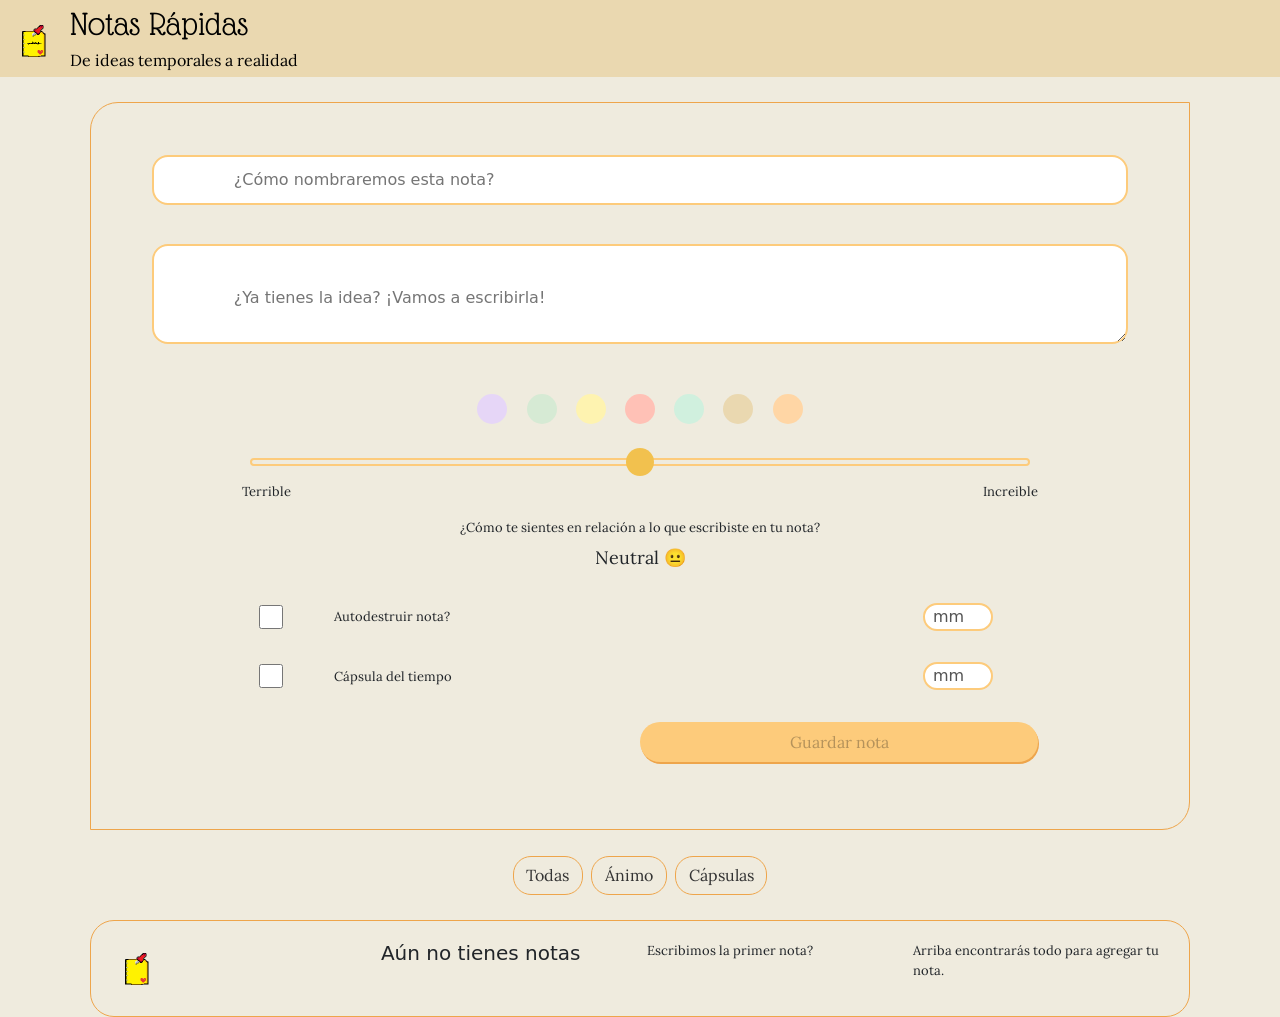
==== commit ee50421a: "feat: implementación de función editar en modal" ====
--- a/index.html
+++ b/index.html
@@ -16,6 +16,8 @@
       rel="stylesheet"
     />
     <link rel="stylesheet" href="./css/style.css" />
+    <link rel="stylesheet" href="./css/cards.css" />
+    <link rel="stylesheet" href="./css/modal.css" />
     <link
       rel="icon"
       type="image/x-icon"
@@ -138,6 +140,40 @@
     <aside>
       <div class="container-emotions"></div>
     </aside>
+
+    <!-- maquetado del modal -->
+    <div id="modal-note" class="modal-overlay hidden">
+      <div class="modal-content">
+        <button id="btn-close-modal" class="btn-close">&times;</button>
+
+        <form id="form-edit-note" class="form-modal">
+          <h2 class="modal-title">Detalle de la Nota</h2>
+
+          <div class="input-group">
+            <label for="edit-title" id="modal-title-description">Título</label>
+            <input type="text" id="edit-title" disabled />
+          </div>
+
+          <div class="input-group">
+            <label for="edit-text" id="modal-text-description">Contenido</label>
+            <textarea id="edit-text" rows="5" required></textarea>
+          </div>
+
+          <div class="modal-footer">
+            <span id="edit-date" class="modal-date-info"></span>
+
+            <div class="modal-actions">
+              <button type="button" id="btn-cancel-edit" class="btn-secondary">
+                Cancelar
+              </button>
+              <button type="submit" id="btn-save-edit" class="btn-primary">
+                Guardar Cambios
+              </button>
+            </div>
+          </div>
+        </form>
+      </div>
+    </div>
     <script src="./js/app.js"></script>
   </body>
 </html>
--- a/css/style.css
+++ b/css/style.css
@@ -1,5 +1,3 @@
-@import url("./cards.css");
-
 * {
   --gataloupe: #fdcb7b;
   --kumqat: #eea54b;
--- a/css/cards.css
+++ b/css/cards.css
@@ -0,0 +1,127 @@
+.card-note {
+  display: flex;
+  flex-direction: column;
+  justify-content: space-between;
+  width: 100%;
+  min-height: 120px;
+  padding: 0.85rem;
+  border-radius: 16px;
+  box-shadow: 0 2px 6px rgba(0, 0, 0, 0.08);
+  flex-shrink: 0;
+  box-sizing: border-box;
+  overflow: hidden;
+  text-overflow: ellipsis;
+}
+.card-note:hover {
+  transform: translateY(-2px);
+  box-shadow: 0 6px 12px rgba(0, 0, 0, 0.1);
+  cursor: pointer;
+}
+.card-note-container {
+  display: flex;
+  justify-content: space-between;
+  align-items: center;
+  cursor: pointer;
+  width: 100%;
+  height: 50px;
+}
+
+.card-note-title {
+  margin-top: 2%;
+  font-family: "Lora", serif;
+  font-size: 1.1rem;
+  color: #333;
+}
+.btn-delete {
+  display: flex;
+  justify-content: center;
+  align-items: center;
+  background: transparent;
+  border: none;
+  width: 30px;
+  margin-right: 10px;
+}
+.btn-delete:hover {
+  background-color: var(--cream);
+  border-radius: 100%;
+  aspect-ratio: 1/1;
+}
+.card-container-text {
+  overflow: hidden;
+}
+
+.card-note-text {
+  margin: 0 0 1rem 0;
+  font-family: "Lora", serif;
+  font-size: 0.95rem;
+  color: #555;
+  text-align: center;
+  padding: 0 2%;
+}
+
+.card-note-footer {
+  display: flex;
+  justify-content: center;
+  align-items: center;
+  width: 100%;
+  gap: 4%;
+}
+
+.card-note-date {
+  margin: 0;
+  font-size: 0.8rem;
+  color: #666;
+  padding: 2%;
+  border-top: 1px dashed rgba(0, 0, 0, 0.15);
+}
+.card-note-meta {
+  display: flex;
+  align-items: center;
+  justify-content: space-between;
+  width: 100%;
+  padding-top: 0.3rem;
+  border-top: 1px dashed rgba(0, 0, 0, 0.15);
+}
+.card-note-mood-label {
+  font-size: 0.8rem;
+  font-weight: 600;
+  color: #444;
+}
+.card-note-mood-badge {
+  display: inline-block;
+  padding: 1px 12px;
+  border-radius: 12px;
+  border: 1px dashed #ffffff;
+  background-color: rgba(255, 255, 255, 0.4);
+  font-size: 0.85rem;
+  font-weight: bold;
+}
+
+.capsule-badge {
+  display: inline-block;
+  font-size: 0.6rem;
+  font-weight: 500;
+  padding: 4px 8px;
+  border-radius: 12px;
+  margin-top: 4px;
+}
+
+.capsule-badge.locked {
+  background-color: rgba(195, 84, 20, 0.15);
+  color: var(--oragen-zest);
+  border: 1px dashed var(--kumqat);
+}
+.capsule-badge.unlocked {
+  background-color: rgba(120, 132, 23, 0.15);
+  color: var(--exocarp);
+  border: 1px solid var(--exocarp);
+}
+.destruction-badge {
+  font-size: 0.6rem;
+  font-weight: 500;
+  padding: 4px 8px;
+  border-radius: 12px;
+  border: dashed 1px var(--kumqat);
+  background-color: rgba(195, 84, 20, 0.15);
+  margin-top: 4%;
+}
--- a/css/modal.css
+++ b/css/modal.css
@@ -0,0 +1,130 @@
+.modal-overlay {
+  position: fixed;
+  inset: 0;
+  background-color: rgba(0, 0, 0, 0.65);
+  backdrop-filter: blur(4px); /* difuminar el fondo */
+  display: flex;
+  justify-content: center;
+  align-items: center;
+  overflow: hidden;
+  z-index: 1000;
+  opacity: 1;
+  transition:
+    opacity 0.3s ease,
+    visibility 0.3s ease;
+}
+
+/* Clase de utilidad para ocultar el modal */
+.modal-overlay.hidden {
+  opacity: 0;
+  visibility: hidden;
+  pointer-events: none;
+}
+
+.modal-content {
+  background-color: var(--btn-sand, #fff);
+  width: clamp(300px, 90vw, 550px);
+  padding: 1.8rem;
+  background-image: url("../assets/background.png");
+  background-size: cover;
+  border-radius: 28px 0;
+  position: relative;
+  box-shadow: 0 10px 25px rgba(0, 0, 0, 0.25);
+  transform: translateY(0);
+  transition: transform 0.3s ease;
+}
+
+.modal-overlay.hidden .modal-content {
+  transform: translateY(-20px);
+}
+
+.btn-close {
+  position: absolute;
+  top: 12px;
+  right: 16px;
+  background: none;
+  border: none;
+  font-size: 1.8rem;
+  padding: 1rem;
+  cursor: pointer;
+  color: var(--exocarp, #333);
+}
+
+.modal-title {
+  font-family: "Glass Antiqua", cursive;
+  margin-bottom: 1rem;
+}
+
+.form-modal .input-group {
+  display: flex;
+  flex-direction: column;
+  gap: 0.4rem;
+  margin-bottom: 1rem;
+}
+
+.form-modal {
+  width: 100%;
+  border: none;
+}
+
+#modal-title-description,
+#modal-text-description {
+  font-family: "Lora", serif;
+  padding: 0 0.5rem;
+}
+#edit-title,
+#edit-text {
+  font-family: "lora", serif;
+  border-radius: 16px 0;
+}
+
+.form-modal input,
+.form-modal textarea {
+  padding: 0.6rem;
+  border: 1px solid var(--kumqat, #ccc);
+  border-radius: 8px;
+  font-family: "Lora", serif;
+}
+
+.modal-footer {
+  display: flex;
+  flex-direction: column;
+  gap: 1rem;
+  margin-top: 1.2rem;
+}
+
+.btn-secondary,
+.btn-primary {
+  position: relative;
+  overflow: hidden;
+  isolation: isolate;
+  color: var(--exocarp);
+  background-color: var(--cream);
+  border-radius: 18px;
+  padding: 0.4rem 0.8rem;
+  border: 1px solid var(--kumqat);
+  transition: color 0.4s ease;
+}
+
+.btn-secondary::before, .btn-primary::before {
+  content: "";
+  position: absolute;
+  inset: 0;
+  background-color: var(--orange-star);
+  transform: translateY(100%);
+  transition: transform 0.4s cubic-bezier(0.25, 1, 0.5, 1);
+  z-index: -1;
+}
+.btn-secondary:hover::before,.btn-primary:hover::before {
+  transform: translateY(0);
+}
+
+.btn-secondary:hover,
+.btn-primary:hover {
+  background: var(--cream);
+}
+.modal-actions {
+  display: flex;
+  justify-content: flex-end;
+  gap: 0.8rem;
+}
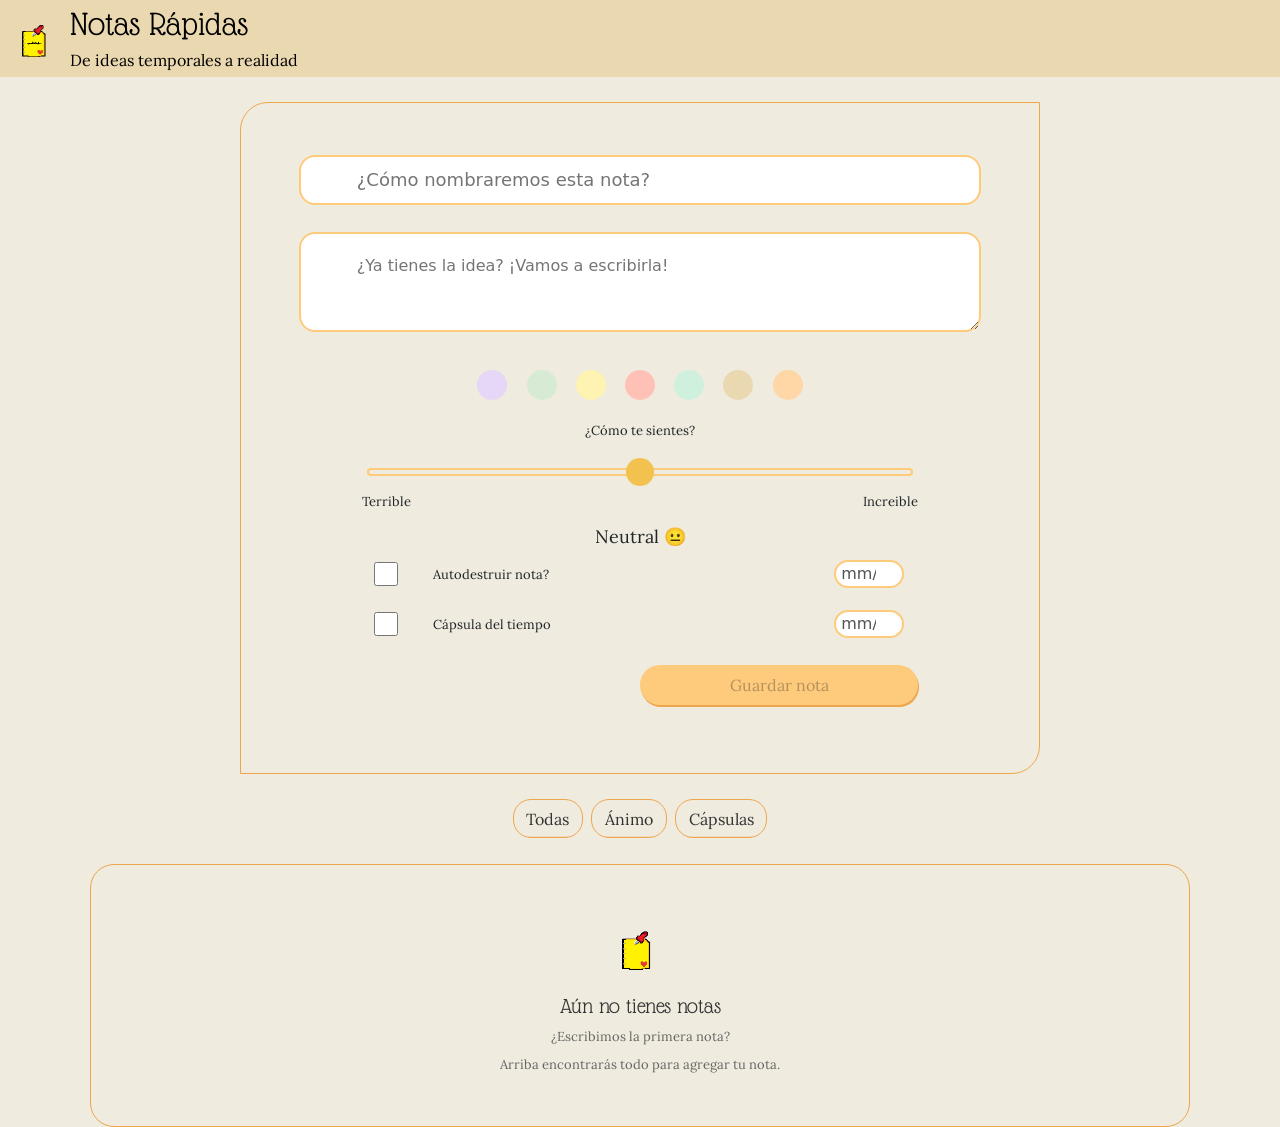
==== commit f9cb1ce6: "styles: cambio de estilos en pantallas 1900px +" ====
--- a/index.html
+++ b/index.html
@@ -78,15 +78,15 @@
           </div>
 
           <div class="mood-slider">
+            <p>
+              ¿Cómo te sientes?
+            </p>
             <input type="range" id="mood" min="0" max="100" value="50" />
             <div class="container-mood-desciption">
               <span>Terrible</span>
               <span>Increible</span>
             </div>
-            <p>
-              ¿Cómo te sientes en relación a lo que escribiste en tu nota?
-              <span id="mood-value">Neutral 😐</span>
-            </p>
+            <span id="mood-value">Neutral 😐</span>
           </div>
           <div class="container-destruction-items">
             <label class="container-destruction">
@@ -124,18 +124,22 @@
         </form>
       </section>
 
-      <section class="container-filter">
-        <button type="button" class="btn-filter btn-filter-all">Todas</button>
-        <button type="button" class="btn-filter btn-filter-mood">Ánimo</button>
-        <button type="button" class="btn-filter btn-filter-capsule">
-          Cápsulas
-        </button>
-      </section>
-      <section>
-        <div class="container-view-notes">
-          <div class="container-notes rise"></div>
-        </div>
-      </section>
+      <div class="container-cards-filter">
+        <section class="container-filter">
+          <button type="button" class="btn-filter btn-filter-all">Todas</button>
+          <button type="button" class="btn-filter btn-filter-mood">
+            Ánimo
+          </button>
+          <button type="button" class="btn-filter btn-filter-capsule">
+            Cápsulas
+          </button>
+        </section>
+        <section>
+          <div class="container-view-notes">
+            <div class="container-notes rise"></div>
+          </div>
+        </section>
+      </div>
     </main>
     <aside>
       <div class="container-emotions"></div>
--- a/css/style.css
+++ b/css/style.css
@@ -86,7 +86,7 @@
   display: flex;
   flex-direction: column;
   align-items: center;
-  width: clamp(320px, 90vw, 1100px);
+  width: clamp(320px, 90vw, 800px);
   border: 1px solid var(--kumqat);
   border-radius: 28px 0px;
   padding: 4%;
@@ -102,11 +102,12 @@
 
 #input-title {
   height: 50px;
+  font-size: clamp(0.1rem, 2vh, 2.2rem);
 }
 #textarea-description {
   height: 100px;
   margin: 4% 0;
-  padding-top: 4%;
+  padding-top: 20px;
 }
 
 .rise {
@@ -178,7 +179,7 @@
     appearance: none;
     background: var(--cream);
     height: 8px;
-    margin: 1.5rem 0 1rem;
+    margin: 1rem 0 1rem;
   }
 
   #mood::-webkit-slider-thumb {
@@ -353,6 +354,7 @@
 .container-notes {
   display: grid;
   grid-template-columns: repeat(auto-fit, minmax(192px, 1fr));
+  align-content: center;
   gap: 0.85rem;
   width: 100%;
   max-height: 70vh;
@@ -362,6 +364,37 @@
   box-sizing: border-box;
 }
 
+.empty-state {
+  grid-column: 1 / -1;
+  display: flex;
+  flex-direction: column;
+  align-items: center;
+  justify-content: center;
+  text-align: center;
+  padding: 2rem 1rem;
+  gap: 0.5rem;
+  width: 100%;
+}
+
+.empty-state img {
+  width: 60px;
+  height: 60px;
+  margin-bottom: 0.5rem;
+}
+
+.empty-state h5 {
+  font-family: "Glass Antiqua", cursive;
+  font-size: 1.4rem;
+  margin: 0;
+  color: var(--exocarp, #333);
+}
+
+.empty-state p {
+  margin: 0;
+  font-family: "Lora", serif;
+  color: #666;
+}
+
 img {
   height: 50px;
   width: 50px;
@@ -386,3 +419,19 @@
     transform: translateY(0);
   }
 }
+@media (min-width: 1900px) {
+  main {
+    display: flex;
+    justify-content: center;
+    padding: 2% 4%;
+    gap: 2%;
+  }
+  .container-cards-filter {
+    width: 90%;
+  }
+  .container-view-notes {
+    width: 100%;
+    display: flex;
+    flex-direction: column;
+  }
+}
--- a/css/modal.css
+++ b/css/modal.css
@@ -93,35 +93,44 @@
   margin-top: 1.2rem;
 }
 
+.btn-primary {
+  background: var(--kumqat);
+  color: var(--cream);
+}
+
+.btn-secondary{
+  background: var(--cream);
+}
+
 .btn-secondary,
 .btn-primary {
   position: relative;
   overflow: hidden;
   isolation: isolate;
   color: var(--exocarp);
-  background-color: var(--cream);
   border-radius: 18px;
   padding: 0.4rem 0.8rem;
   border: 1px solid var(--kumqat);
   transition: color 0.4s ease;
 }
 
-.btn-secondary::before, .btn-primary::before {
+
+.btn-primary::before {
   content: "";
   position: absolute;
   inset: 0;
-  background-color: var(--orange-star);
+  background-color: var(--cream);
   transform: translateY(100%);
   transition: transform 0.4s cubic-bezier(0.25, 1, 0.5, 1);
   z-index: -1;
 }
-.btn-secondary:hover::before,.btn-primary:hover::before {
+.btn-primary:hover::before {
   transform: translateY(0);
 }
 
-.btn-secondary:hover,
 .btn-primary:hover {
-  background: var(--cream);
+  background: var(--kumqat);
+  color: var(--kumqat);
 }
 .modal-actions {
   display: flex;
